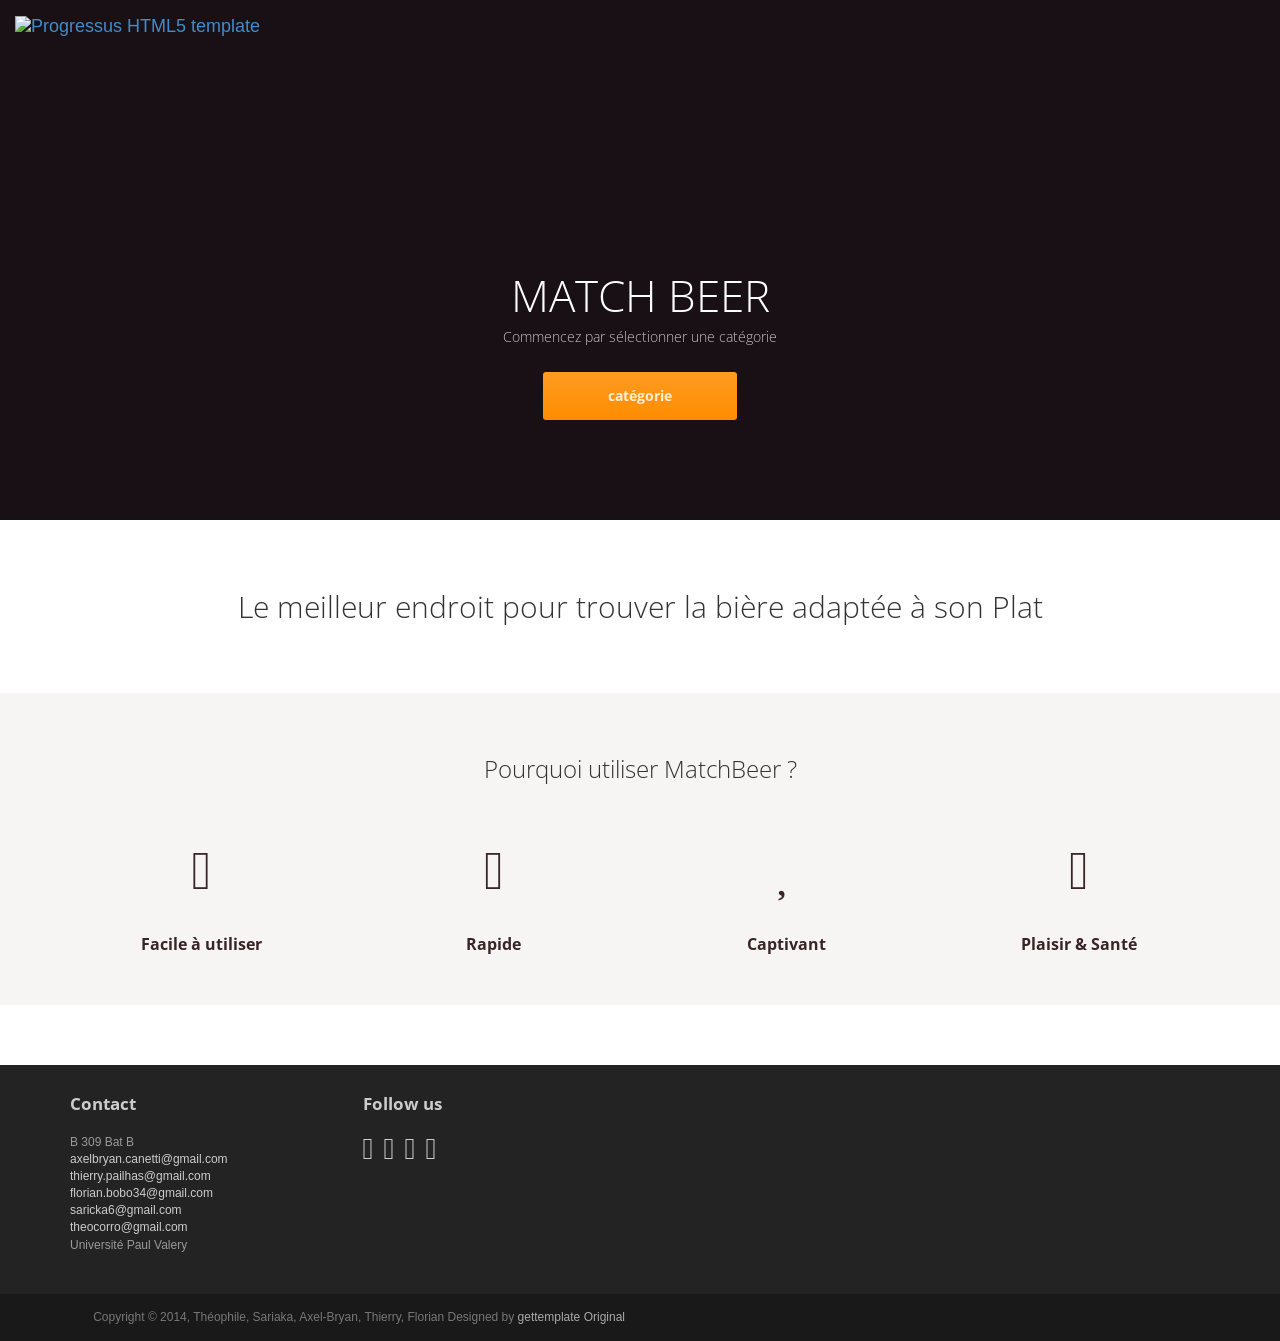
==== fetch/index.html @ 5f154b6a "Add files via upload" ====
<!DOCTYPE html>
<html lang="en">
<head>
	<meta charset="utf-8">
	<meta name="viewport"    content="width=device-width, initial-scale=1.0">
	<meta name="description" content="">
	<meta name="author"      content="Sergey Pozhilov (GetTemplate.com)">
	
	<title>Match Beer</title>

	<link rel="shortcut icon" href="assets/images/gt_favicon.png">
	
	<link rel="stylesheet" media="screen" href="http://fonts.googleapis.com/css?family=Open+Sans:300,400,700">
	<link rel="stylesheet" href="assets/css/bootstrap.min.css">
	<link rel="stylesheet" href="assets/css/font-awesome.min.css">

	<!-- Custom styles for our template -->
	<link rel="stylesheet" href="assets/css/bootstrap-theme.css" media="screen" >
	<link rel="stylesheet" href="assets/css/main.css">

	<!-- HTML5 shim and Respond.js IE8 support of HTML5 elements and media queries -->
	<!--[if lt IE 9]>
	<script src="assets/js/html5shiv.js"></script>
	<script src="assets/js/respond.min.js"></script>
	<![endif]-->
</head>

<body class="home">
			<div class="navbar-header">
				<!--Image Logo en haut a gauche-->
				<button type="button" class="navbar-toggle" data-toggle="collapse" data-target=".navbar-collapse"></button>
				<a class="navbar-brand" href="index.html"><img src="assets/images/beer.png" alt="Progressus HTML5 template"></a>
			</div>
	<!-- /.navbar -->

	<!-- Top de l'écran -->
	<header id="head">
		<div class="container">
			<div class="row">
				<h1 class="lead">MATCH BEER</h1>
				<p class="tagline">Commencez par sélectionner une catégorie</p>
				<div id="food" class="selectcategorie"> </div>
				<p><a class="btn btn-action btn-lg" role="button">catégorie</a></p>
			</div>
		</div>
	</header>
	
	<!-- Phrase d'accroche -->
	<div class="container text-center">
		<br> <br>
		<h2 class="thin">Le meilleur endroit pour trouver la bière adaptée à son Plat</h2>

	</div>
	<!-- /Intro-->
		
	<!-- Suggestions/PetitsAtoutsDuSite -->
	<div class="jumbotron top-space">
		<div class="container">
			
			<h3 class="text-center thin">Pourquoi utiliser MatchBeer ?</h3>
			
			<div class="row">
				<div class="col-md-3 col-sm-6 highlight">
					<div class="h-caption"><h4><i class="fa fa-cogs fa-5"></i>Facile à utiliser</h4></div>
				</div>
				<div class="col-md-3 col-sm-6 highlight">
					<div class="h-caption"><h4><i class="fa fa-flash fa-5"></i>Rapide</h4></div>

				</div>
				<div class="col-md-3 col-sm-6 highlight">
					<div class="h-caption"><h4><i class="fa fa-heart fa-5"></i>Captivant</h4></div>
				</div>
				<div class="col-md-3 col-sm-6 highlight">
					<div class="h-caption"><h4><i class="fa fa-smile-o fa-5"></i>Plaisir & Santé</h4></div>
				</div>
			</div> <!-- /row  -->
		
		</div>
	</div>
	<!-- /Highlights -->


	

	<!-- nos adresses et nos liens -->


	<footer id="footer" class="top-space">

		<div class="footer1">
			<div class="container">
				<div class="row">
					
					<div class="col-md-3 widget">
						<h3 class="widget-title">Contact</h3>
						<div class="widget-body">
							<p>B 309 Bat B<br>
								<a href="mailto:#">axelbryan.canetti@gmail.com</a><br>
								<a href="mailto:#">thierry.pailhas@gmail.com</a><br>
								<a href="mailto:#">florian.bobo34@gmail.com</a><br>
								<a href="mailto:#">saricka6@gmail.com</a><br>
								<a href="mailto:#">theocorro@gmail.com</a><br>
								Université Paul Valery
							</p>	
						</div>
					</div>

					<div class="col-md-3 widget">
						<h3 class="widget-title">Follow us</h3>
						<div class="widget-body">
							<p class="follow-me-icons">
								<a href=""><i class="fa fa-twitter fa-2"></i></a>
								<a href=""><i class="fa fa-dribbble fa-2"></i></a>
								<a href=""><i class="fa fa-github fa-2"></i></a>
								<a href=""><i class="fa fa-facebook fa-2"></i></a>
							</p>	
						</div>
					</div>

	

				</div> <!-- /row of widgets -->
			</div>
		</div>
	<!-- phrase bas de page -->
		<div class="footer2">
			<div class="container">
				<div class="row">

					<div class="col-md-6 widget">
						<div class="widget-body">
							<p class="text-right">
								Copyright &copy; 2014, Théophile, Sariaka, Axel-Bryan, Thierry, Florian Designed by <a href="http://gettemplate.com/" rel="designer">gettemplate</a> 
								<a href="https://www.gettemplate.com/demo/progressus/" rel="designer">Original</a>
							</p>
						</div>
					</div>

				</div> <!-- /row of widgets -->
			</div>
		</div>

	</footer>	
		




	<!-- JavaScript libs are placed at the end of the document so the pages load faster -->
	<script src="http://ajax.googleapis.com/ajax/libs/jquery/1.10.2/jquery.min.js"></script>
	<script src="http://netdna.bootstrapcdn.com/bootstrap/3.0.0/js/bootstrap.min.js"></script>
	<script src="assets/js/headroom.min.js"></script>
	<script src="assets/js/jQuery.headroom.min.js"></script>
	<script src="assets/js/template.js"></script>
	<script src="assets/js/function.js"></script>
</body>
</html>
---- fetch/assets/css/main.css ----
/* Header */
#head { background:#181015 url( ../images/bg_header.jpg) no-repeat; background-size: cover; min-height:520px; text-align: center; padding-top:240px; color:white; font-family:"Open sans", Helvetica, Arial; font-weight:300; }
#head.secondary { height:100px; min-height: 100px; padding-top:0px; }
	#head .lead { font-family:"Open sans", Helvetica, Arial; font-size:44px; margin-bottom:6px; color:white; line-height:1.15em; } 
	#head .tagline { color:rgba(255,255,255,0.75); margin-bottom:25px; }
		#head .tagline a { color:#fff; } 
	#head .btn { margin-bottom:10px;}
	#head .btn-default { text-shadow: none; background:transparent; color:rgba(255,255,255,.5); -webkit-box-shadow:inset 0px 0px 0px 3px rgba(255,255,255,.5); -moz-box-shadow:inset 0px 0px 0px 3px rgba(255,255,255,.5); box-shadow:inset 0px 0px 0px 3px rgba(255,255,255,.5); background: transparent; }
		#head .btn-default:hover,
		#head .btn-default:focus { color:rgba(255,255,255,.8); -webkit-box-shadow:inset 0px 0px 0px 3px rgba(255,255,255,.8); -moz-box-shadow:inset 0px 0px 0px 3px rgba(255,255,255,.8); box-shadow:inset 0px 0px 0px 3px rgba(255,255,255,.8); background: transparent; }
		#head .btn-default:active, 
		#head .btn-default.active { color:#fff; -webkit-box-shadow:inset 0px 0px 0px 3px #fff; -moz-box-shadow:inset 0px 0px 0px 3px #fff; box-shadow:inset 0px 0px 0px 3px #fff; background: transparent; }

@media (max-width: 767px) {
	#head { min-height:420px; padding-top:160px; }
	#head .lead { font-size: 34px; }
}


/* Autohide navbar */
.slideUp { top:-100px; }
.headroom { -webkit-transition: all 0.4s ease-out; -moz-transition: all 0.4s ease-out; -o-transition: all 0.4s ease-out; transition: all 0.4s ease-out; }


/* Highlights (in jumbotron in most cases) */
.highlight { margin-top:40px; }
	.h-caption { text-align: center; } 
	.h-caption i { display:block; font-size: 54px; color:#382526; margin-bottom:36px; }
	.h-caption h4 { color:#382526; font-size: 16px; font-weight: bold; margin-bottom:20px; }
	.h-body { }


/* Typography */
h1, h2, h3, h4, h5, h6 { font-family:"Open sans", Helvetica, Arial; }
h1, .h1, h2, .h2, h3, .h3 { margin-top:30px; } 
blockquote { font-style: italic; font-family: Georgia; color:#999; margin:30px 0 30px; }
label { color: #777; }
.thin { font-weight:300; }
.page-title { margin-top:20px; font-weight:300; }
.text-muted { color:#888; }
.breadcrumb { background:none; padding:0; margin:30px 0 0px 0; }
ul.list-spaces li{ margin-bottom:10px; }

/* Helpers */
.container-full { margin: 0 auto; width: 100%; }
.top-space { margin-top: 60px; }
.top-margin { margin-top:20px; }

img { max-width:100%; }
img.pull-right { margin-left: 10px; }
img.pull-left { margin-right: 10px; }
#map { width:100%; height:280px; }
#social { margin-top:50px; margin-bottom:50px; }
	#social .wrapper { width:340px; margin:0 auto; }

/* Main content block */
.maincontent { }

/* Sidebars */
.sidebar { padding-top:36px; padding-bottom:30px; }
	.sidebar .widget { margin-bottom:20px; }
	.sidebar h1, .sidebar .h1, .sidebar h2, .sidebar .h2, .sidebar h3, .sidebar .h3 { margin-top:20px; } 

/* Footer */
.footer1 { background: #232323; padding: 30px 0 0 0; font-size: 12px; color: #999; }
	.footer1 a { color: #ccc; }
		.footer1 a:hover {color: #fff; }
	.footer1 .widget { margin-bottom:30px; }		
	.footer1 .widget-title { font-size: 17px; font-weight: bold; color: #ccc; margin: 0 0 20px; }
	.footer1 .entry-meta { border-top: 1px solid #ccc; border-bottom: 1px solid #ccc; margin: 0 0 35px 0; padding: 2px 0; color: #888888; font-size: 12px; font-size: 0.75rem; }
		.footer1 .entry-meta a { color: #333333; }
		.footer1 .entry-meta .meta-in { border-top: 1px solid #ccc; border-bottom: 1px solid #ccc; padding: 10px 0; }
	.follow-me-icons { font-size:30px; }		
		.follow-me-icons i { float:left; margin:0 10px 0 0; }		

.footer2 { background: #191919; padding: 15px 0; color: #777; font-size: 12px; }
	.footer2 a { color: #aaa; }
		.footer2 a:hover { color: #fff; }
		.footer2 p { margin: 0; }

	.widget-simplenav { margin-left:-5px; }		
	.widget-simplenav a{ margin:0 5px; }
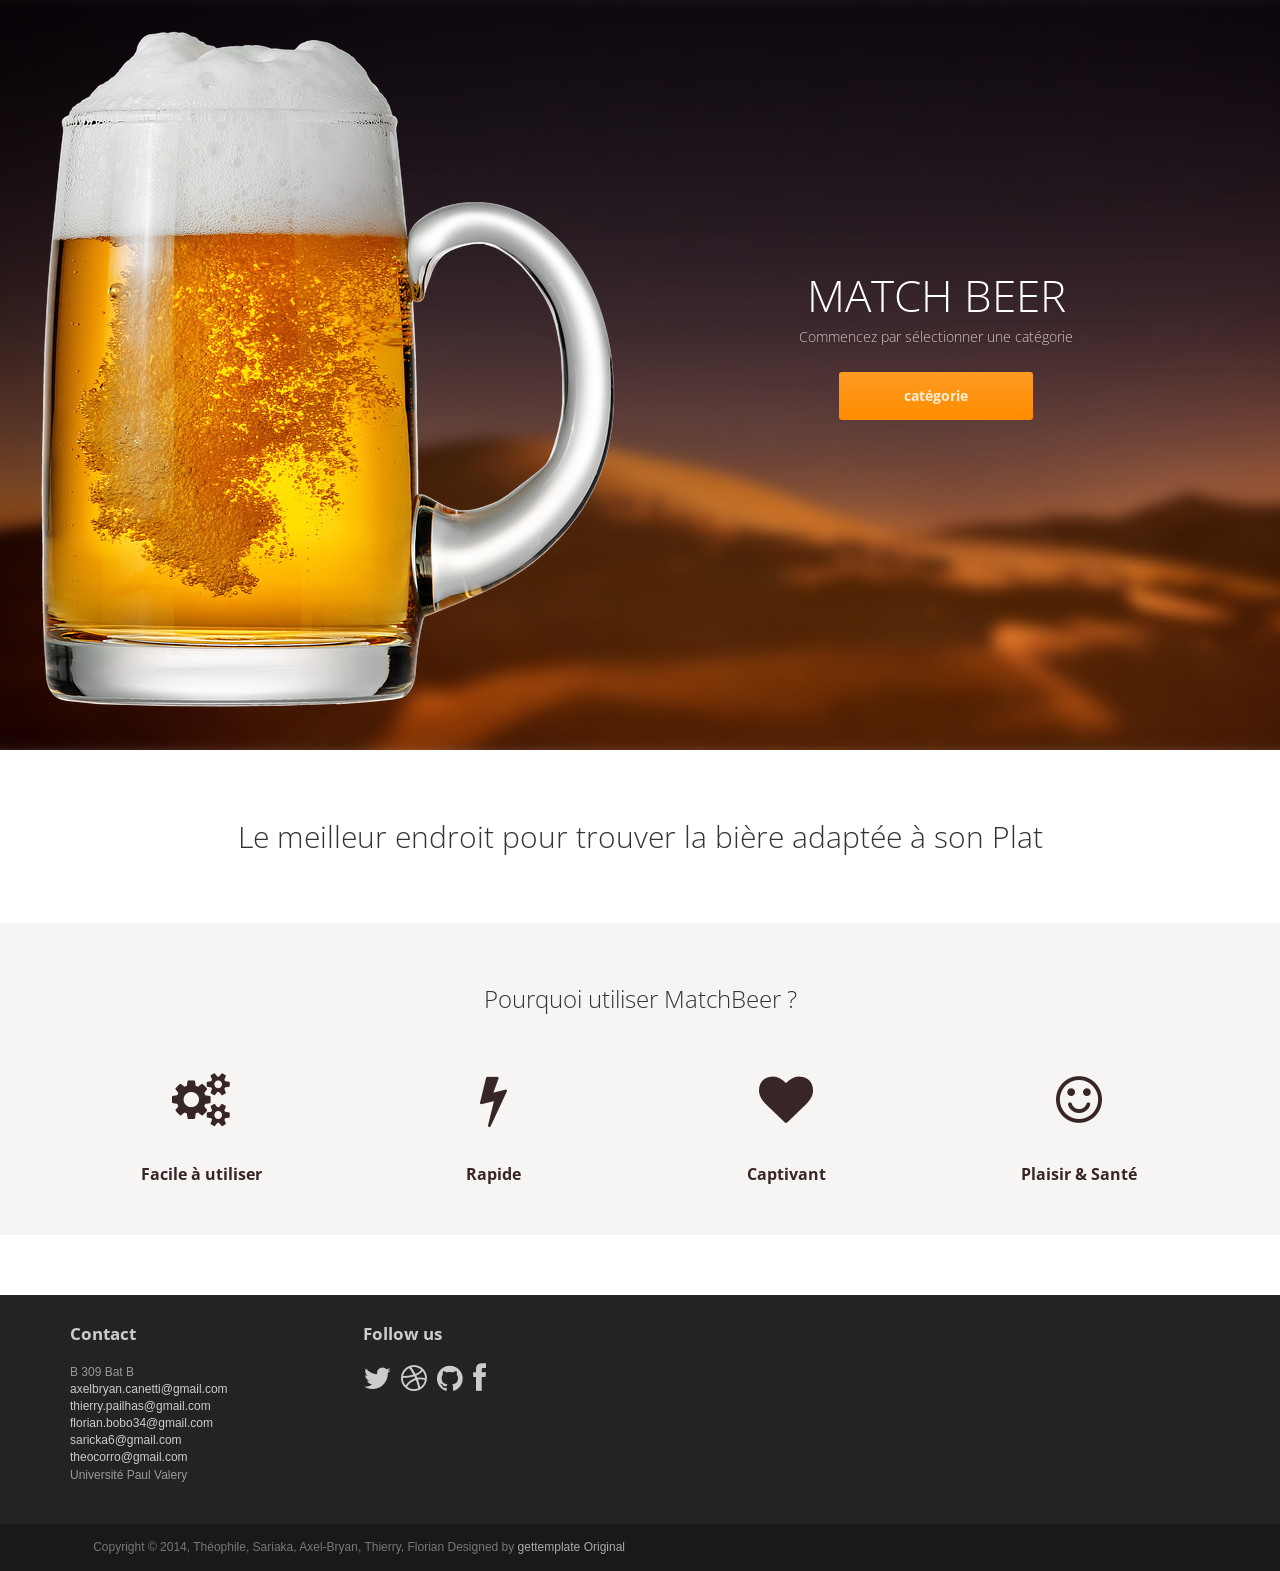
==== commit ff024a3a: "Update index.html" ====
--- a/fetch/index.html
+++ b/fetch/index.html
@@ -1,7 +1,9 @@
 <!DOCTYPE html>
 <html lang="en">
 <head>
+	
 	<meta charset="utf-8">
+	
 	<meta name="viewport"    content="width=device-width, initial-scale=1.0">
 	<meta name="description" content="">
 	<meta name="author"      content="Sergey Pozhilov (GetTemplate.com)">
@@ -17,6 +19,13 @@
 	<!-- Custom styles for our template -->
 	<link rel="stylesheet" href="assets/css/bootstrap-theme.css" media="screen" >
 	<link rel="stylesheet" href="assets/css/main.css">
+	
+	<!-- JQuery -->
+	<script
+          src="https://code.jquery.com/jquery-3.4.1.js"
+          integrity="sha256-WpOohJOqMqqyKL9FccASB9O0KwACQJpFTUBLTYOVvVU="
+          crossorigin="anonymous">
+         </script>
 
 	<!-- HTML5 shim and Respond.js IE8 support of HTML5 elements and media queries -->
 	<!--[if lt IE 9]>
@@ -154,4 +163,4 @@
 	<script src="assets/js/template.js"></script>
 	<script src="assets/js/function.js"></script>
 </body>
-</html>+</html>
